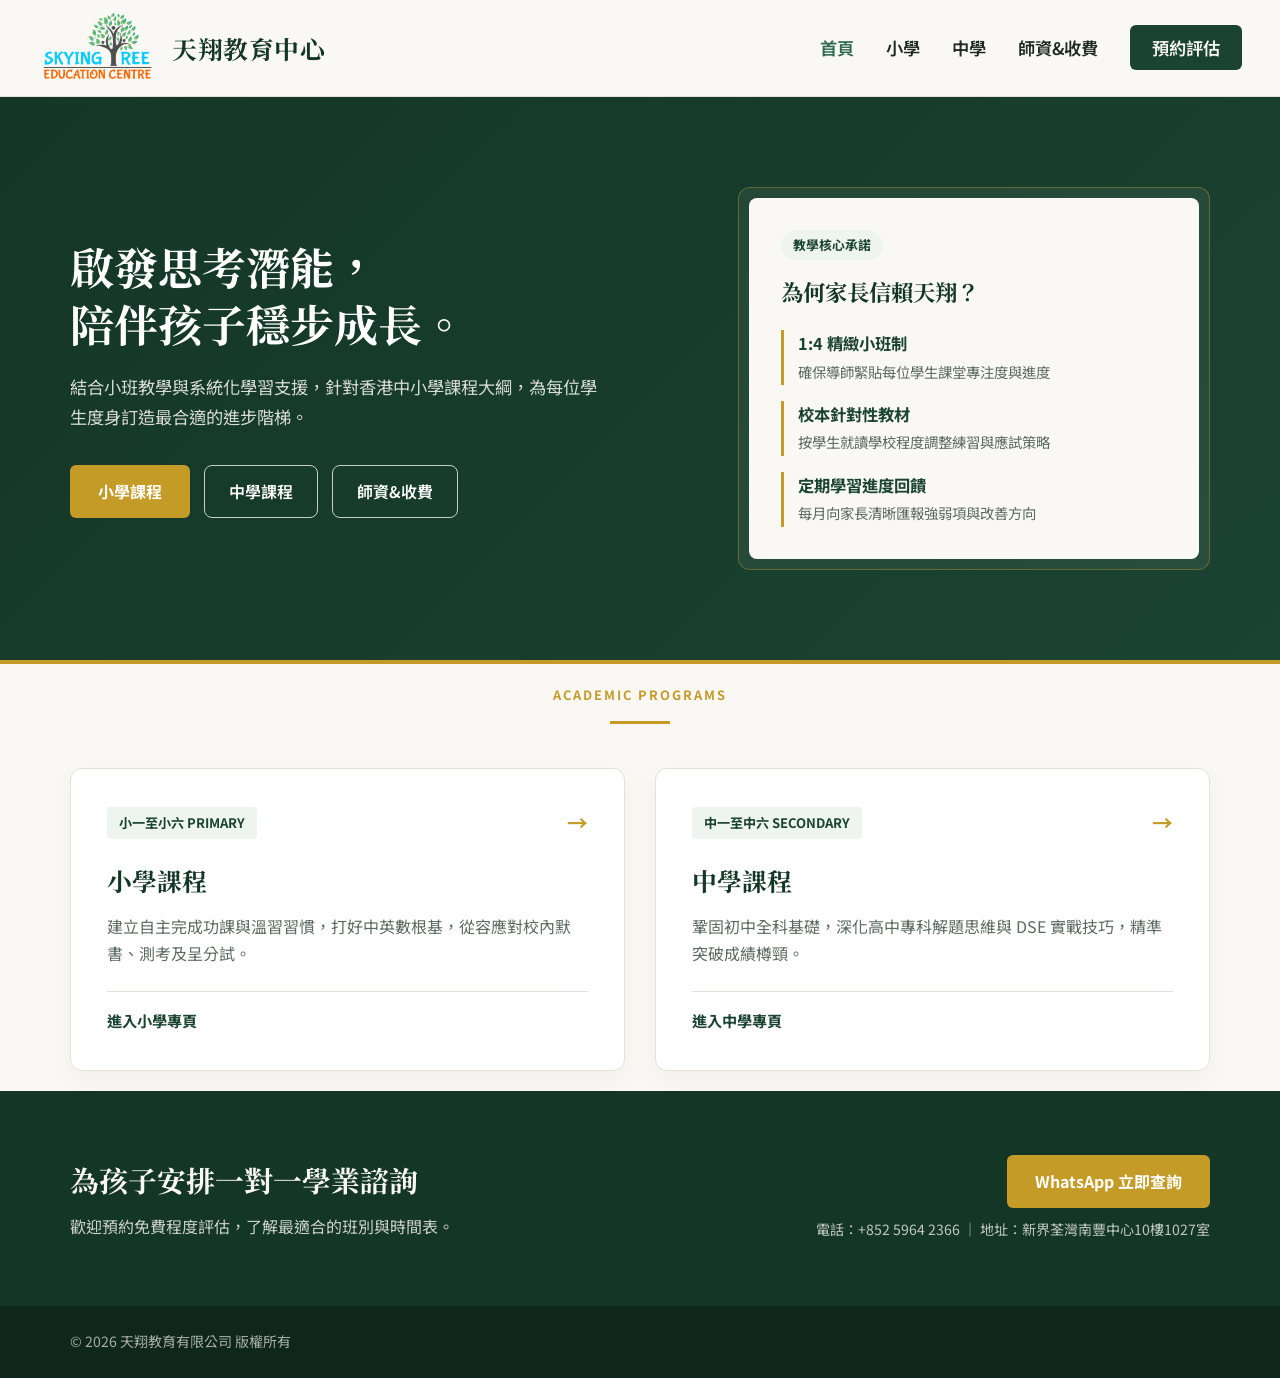
==== index.html @ 77690ee0 "Add files via upload" ====
<!DOCTYPE html>
<html lang="zh-Hant">
<head>
  <meta charset="UTF-8" />
  <meta name="viewport" content="width=device-width, initial-scale=1.0" />
  <title>天翔教育中心 | 專注成長與學業卓越</title>
  <link rel="preconnect" href="https://fonts.googleapis.com">
  <link rel="preconnect" href="https://fonts.gstatic.com" crossorigin>
  <link href="https://fonts.googleapis.com/css2?family=Noto+Sans+TC:wght@400;500;700&family=Noto+Serif+TC:wght@600;700&display=swap" rel="stylesheet">
  <link rel="stylesheet" href="style.css" />
  
 

  
</head>
<body>

 <header class="navbar">
  <div class="container nav-content">
    <a href="index.html" class="logo">
      <img src="logo.png" alt="天翔教育中心" class="logo-img" />
      <span class="logo-text">天翔教育中心</span>
    </a>
    <nav>
      <ul class="nav-links">
        <li><a href="index.html" class="active">首頁</a></li>
        <li><a href="primary.html">小學</a></li>
        <li><a href="secondary.html">中學</a></li>
        <li><a href="teachers.html">師資&amp;收費</a></li>
        <li><a href="#contact" class="btn-nav">預約評估</a></li>
      </ul>
    </nav>
  </div>
</header>

  <section class="hero">
    <div class="container hero-grid">
      <div class="hero-text">
        <h1>啟發思考潛能，<br>陪伴孩子穩步成長。</h1>
        <p class="hero-desc">
          結合小班教學與系統化學習支援，針對香港中小學課程大綱，為每位學生度身訂造最合適的進步階梯。
        </p>
        <div class="hero-actions">
          <a href="primary.html" class="btn-gold">小學課程</a>
          <a href="secondary.html" class="btn-outline-light">中學課程</a>
          <a href="teachers.html" class="btn-outline-light">師資&amp;收費</a>
        </div>
      </div>

      <div class="hero-card">
        <div class="hero-card-inner">
          <span class="card-badge">教學核心承諾</span>
          <h3>為何家長信賴天翔？</h3>
          <ul class="promise-list">
            <li>
              <strong>1:4 精緻小班制</strong>
              <span>確保導師緊貼每位學生課堂專注度與進度</span>
            </li>
            <li>
              <strong>校本針對性教材</strong>
              <span>按學生就讀學校程度調整練習與應試策略</span>
            </li>
            <li>
              <strong>定期學習進度回饋</strong>
              <span>每月向家長清晰匯報強弱項與改善方向</span>
            </li>
          </ul>
        </div>
      </div>
    </div>
  </section>

  <section class="section">
    <div class="container">
      <div class="section-header">
        <span class="section-sub">ACADEMIC PROGRAMS</span>
        <div class="divider"></div>
      </div>

      <div class="division-grid">
        <a href="primary.html" class="division-card">
          <div class="division-top">
            <span class="grade-pill">小一至小六 PRIMARY</span>
            <span class="arrow-icon">&rarr;</span>
          </div>
          <h3>小學課程</h3>
          <p>建立自主完成功課與溫習習慣，打好中英數根基，從容應對校內默書、測考及呈分試。</p>
          <span class="division-cta">進入小學專頁</span>
        </a>

        <a href="secondary.html" class="division-card">
          <div class="division-top">
            <span class="grade-pill">中一至中六 SECONDARY</span>
            <span class="arrow-icon">&rarr;</span>
          </div>
          <h3>中學課程</h3>
          <p>鞏固初中全科基礎，深化高中專科解題思維與 DSE 實戰技巧，精準突破成績樽頸。</p>
          <span class="division-cta">進入中學專頁</span>
        </a>
      </div>
    </div>
  </section>

  <section id="contact" class="cta-banner">
    <div class="container cta-content">
      <div>
        <h2>為孩子安排一對一學業諮詢</h2>
        <p>歡迎預約免費程度評估，了解最適合的班別與時間表。</p>
      </div>
      <div class="cta-right">
        <a href="https://wa.me/85259642366" target="_blank" class="btn-gold">WhatsApp 立即查詢</a>
        <span class="contact-detail">電話：+852 5964 2366 ｜ 地址：新界荃灣南豐中心10樓1027室</span>
      </div>
    </div>
  </section>

  <footer>
    <div class="container footer-content">
      <p>&copy; 2026 天翔教育有限公司 版權所有</p>
    </div>
  </footer>

</body>
</html>
---- style.css ----
:root {
  --forest-dark: #143627;     /* 深森林綠（背景主色） */
  --forest-main: #1b4332;     /* 森林綠（品牌主色） */
  --forest-light: #2d6a4f;    /* 柔和翠綠（輔助色） */
  --cream-bg: #faf8f5;        /* 暖米白（頁面底色） */
  --cream-card: #ffffff;      /* 純白卡片（突出層次） */
  --gold: #c59b27;            /* 學院金（重點按鈕與邊線） */
  --gold-hover: #b0881e;
  --text-main: #1f2923;       /* 深墨綠灰文字 */
  --text-muted: #5c6b62;      /* 柔和灰綠副文 */
  --border-soft: #e6e1d6;     /* 暖米色邊框 */
}

* {
  margin: 0;
  padding: 0;
  box-sizing: border-box;
}

body {
  font-family: 'Noto Sans TC', -apple-system, BlinkMacSystemFont, sans-serif;
  background-color: var(--cream-bg);
  color: var(--text-main);
  line-height: 1.7;
}

h1, h2, h3, .logo-text {
  font-family: 'Noto Serif TC', serif;
}

.container {
  width: 90%;
  max-width: 1140px;
  margin: 0 auto;
}

/* 導覽列 */
.navbar {
  background-color: rgba(250, 248, 245, 0.95);
  backdrop-filter: blur(8px);
  border-bottom: 1px solid var(--border-soft);
  position: sticky;
  top: 0;
  z-index: 100;
}

.nav-content {
  display: flex;
  justify-content: space-between;
  align-items: center;
  height: 76px;
}

.logo {
  display: flex;
  align-items: center;
  gap: 10px;
  text-decoration: none;
}

.logo-mark {
  background-color: var(--forest-main);
  color: var(--cream-bg);
  font-family: 'Noto Serif TC', serif;
  font-weight: 700;
  font-size: 0.95rem;
  padding: 6px 10px;
  border-radius: 4px;
  border: 1px solid var(--gold);
}

.logo-text {
  font-size: 1.35rem;
  font-weight: 700;
  color: var(--forest-dark);
  letter-spacing: 0.5px;
}

.nav-links {
  list-style: none;
  display: flex;
  align-items: center;
  gap: 28px;
}

.nav-links a {
  text-decoration: none;
  color: var(--text-main);
  font-weight: 500;
  font-size: 0.98rem;
  transition: color 0.2s;
}

.nav-links a:hover,
.nav-links a.active {
  color: var(--forest-light);
}

.btn-nav {
  background-color: var(--forest-main);
  color: var(--cream-bg) !important;
  padding: 9px 20px;
  border-radius: 6px;
  transition: background-color 0.2s !important;
}

.btn-nav:hover {
  background-color: var(--forest-dark);
}

/* 主視覺 Hero */
.hero {
  background: linear-gradient(135deg, var(--forest-dark) 0%, var(--forest-main) 100%);
  color: var(--cream-bg);
  padding: 90px 0;
  border-bottom: 4px solid var(--gold);
}

.hero-grid {
  display: grid;
  grid-template-columns: 1.25fr 0.95fr;
  gap: 48px;
  align-items: center;
}

.eyebrow {
  display: inline-block;
  color: var(--gold);
  font-size: 0.82rem;
  font-weight: 700;
  letter-spacing: 2px;
  margin-bottom: 14px;
}

.hero h1 {
  font-size: 2.75rem;
  line-height: 1.3;
  margin-bottom: 20px;
  color: #ffffff;
}

.hero-desc {
  font-size: 1.08rem;
  color: rgba(250, 248, 245, 0.85);
  margin-bottom: 34px;
  max-width: 540px;
}

.hero-actions {
  display: flex;
  gap: 16px;
  flex-wrap: wrap;
}

.btn-gold {
  display: inline-block;
  background-color: var(--gold);
  color: #ffffff;
  padding: 13px 28px;
  border-radius: 6px;
  text-decoration: none;
  font-weight: 700;
  transition: background-color 0.2s, transform 0.2s;
}

.btn-gold:hover {
  background-color: var(--gold-hover);
  transform: translateY(-2px);
}

.btn-outline-light {
  display: inline-block;
  border: 1px solid rgba(250, 248, 245, 0.45);
  color: var(--cream-bg);
  padding: 13px 28px;
  border-radius: 6px;
  text-decoration: none;
  font-weight: 500;
  transition: background-color 0.2s, transform 0.2s;
}

.btn-outline-light:hover {
  background-color: rgba(255, 255, 255, 0.1);
  transform: translateY(-2px);
}

/* 右側學院承諾卡片 */
.hero-card {
  background-color: rgba(255, 255, 255, 0.06);
  border: 1px solid rgba(197, 155, 39, 0.4);
  border-radius: 12px;
  padding: 10px;
}

.hero-card-inner {
  background-color: var(--cream-bg);
  color: var(--text-main);
  padding: 32px;
  border-radius: 8px;
}

.card-badge {
  display: inline-block;
  background-color: #eef4f0;
  color: var(--forest-main);
  font-size: 0.8rem;
  font-weight: 700;
  padding: 4px 12px;
  border-radius: 20px;
  margin-bottom: 12px;
}

.hero-card-inner h3 {
  font-size: 1.4rem;
  color: var(--forest-dark);
  margin-bottom: 20px;
}

.promise-list {
  list-style: none;
  display: flex;
  flex-direction: column;
  gap: 16px;
}

.promise-list li {
  border-left: 3px solid var(--gold);
  padding-left: 14px;
}

.promise-list strong {
  display: block;
  color: var(--forest-main);
  font-size: 1.02rem;
}

.promise-list span {
  font-size: 0.9rem;
  color: var(--text-muted);
}

/* 學部選擇區塊 */
.section {
  padding: 85px 0;
}

.section-header {
  text-align: center;
  margin-bottom: 48px;
}

.section-sub {
  display: block;
  font-size: 0.8rem;
  letter-spacing: 2px;
  color: var(--gold);
  font-weight: 700;
  margin-bottom: 6px;
}

.section-header h2 {
  font-size: 2.1rem;
  color: var(--forest-dark);
}

.divider {
  width: 60px;
  height: 3px;
  background-color: var(--gold);
  margin: 16px auto 0;
}

.division-grid {
  display: grid;
  grid-template-columns: repeat(auto-fit, minmax(320px, 1fr));
  gap: 30px;
}

.division-card {
  background-color: var(--cream-card);
  border: 1px solid var(--border-soft);
  border-radius: 12px;
  padding: 36px;
  text-decoration: none;
  color: inherit;
  box-shadow: 0 8px 24px rgba(20, 54, 39, 0.04);
  transition: transform 0.25s, box-shadow 0.25s, border-color 0.25s;
  display: flex;
  flex-direction: column;
}

.division-card:hover {
  transform: translateY(-5px);
  box-shadow: 0 14px 32px rgba(20, 54, 39, 0.1);
  border-color: var(--forest-light);
}

.division-top {
  display: flex;
  justify-content: space-between;
  align-items: center;
  margin-bottom: 18px;
}

.grade-pill {
  background-color: #eef4f0;
  color: var(--forest-main);
  font-size: 0.82rem;
  font-weight: 700;
  padding: 5px 12px;
  border-radius: 4px;
}

.arrow-icon {
  font-size: 1.3rem;
  color: var(--gold);
  font-weight: 700;
}

.division-card h3 {
  font-size: 1.55rem;
  color: var(--forest-dark);
  margin-bottom: 12px;
}

.division-card p {
  color: var(--text-muted);
  margin-bottom: 24px;
  flex-grow: 1;
}

.division-cta {
  color: var(--forest-main);
  font-weight: 700;
  font-size: 0.95rem;
  border-top: 1px solid var(--border-soft);
  padding-top: 16px;
}

/* 底部預約橫幅 */
.cta-banner {
  background-color: var(--forest-dark);
  color: var(--cream-bg);
  padding: 60px 0;
}

.cta-content {
  display: flex;
  justify-content: space-between;
  align-items: center;
  gap: 30px;
  flex-wrap: wrap;
}

.cta-content h2 {
  font-size: 1.8rem;
  margin-bottom: 8px;
}

.cta-content p {
  color: rgba(250, 248, 245, 0.8);
}

.cta-right {
  display: flex;
  flex-direction: column;
  align-items: flex-end;
  gap: 10px;
}

.contact-detail {
  font-size: 0.88rem;
  color: rgba(250, 248, 245, 0.75);
}

/* 頁尾 */
footer {
  background-color: #0e261b;
  color: rgba(250, 248, 245, 0.65);
  padding: 24px 0;
  font-size: 0.88rem;
}

.footer-content {
  display: flex;
  justify-content: space-between;
  flex-wrap: wrap;
  gap: 10px;
}

/* 手機版適配 */
@media (max-width: 860px) {
  .hero-grid {
    grid-template-columns: 1fr;
  }
  .hero h1 {
    font-size: 2.1rem;
  }
  .cta-right {
    align-items: flex-start;
  }
}

@media (max-width: 600px) {
  .nav-links {
    gap: 14px;
    font-size: 0.9rem;
  }
  .btn-nav {
    display: none;
  }
}

.logo {
  display: inline-flex;
  align-items: center;
  gap: 96px;
  text-decoration: none;
}

.logo-img {
  height: 96px;
  width: auto;
  display: block;
  object-fit: contain;
}
.navbar {
  height: auto !important;
  padding: 10px 0 !important;
}

.nav-content {
  height: auto !important;
  min-height: 10px;
}

.logo-img {
  height: 10px !important;
  max-height: 10px !important;
  max-width: 24px !important;
  width: auto !important;
  object-fit: contain !important;
  display: block;
}
/* 導覽列靠左對齊並放大選單字體 */
.navbar .container {
  width: 94% !important;
  max-width: 1360px !important;
  margin: 0 auto !important;
}

.nav-content {
  display: flex !important;
  justify-content: space-between !important;
  align-items: center !important;
  width: 100% !important;
}

.logo {
  display: inline-flex !important;
  align-items: center !important;
  gap: 12px !important;
  margin-right: auto !important;
  text-decoration: none !important;
}

.logo-img {
  height: 76px !important;
  max-height: 76px !important;
  max-width: none !important;
  width: auto !important;
  object-fit: contain !important;
  display: block !important;
}

.logo-text {
  font-size: 1.55rem !important;
  white-space: nowrap !important;
}

.nav-links {
  display: flex !important;
  align-items: center !important;
  gap: 32px !important;
  margin-left: auto !important;
}

.nav-links a {
  font-size: 1.08rem !important;
  font-weight: 600 !important;
}
.btn-nav {
  font-size: 1.05rem !important;
  padding: 10px 22px !important;
}
/* 內頁頂部橫幅（小學部 / 中學部共用） */
.page-banner {
  background: linear-gradient(135deg, var(--forest-dark) 0%, var(--forest-main) 100%);
  color: #ffffff;
  padding: 64px 0 56px;
  border-bottom: 3px solid var(--gold);
}

.page-banner h1 {
  font-size: 2.4rem;
  margin: 10px 0 14px;
  color: #ffffff;
}

.page-banner p {
  max-width: 680px;
  color: rgba(255, 255, 255, 0.88);
  font-size: 1.08rem;
}

/* 課程 2x2 卡片網格 */
.course-grid {
  display: grid;
  grid-template-columns: repeat(2, 1fr);
  gap: 28px;
}

.course-card {
  background: var(--cream-card);
  border: 1px solid var(--border-soft);
  border-top: 4px solid var(--forest-main);
  border-radius: 12px;
  padding: 30px;
  box-shadow: 0 8px 24px rgba(20, 54, 39, 0.05);
  transition: transform 0.2s ease, box-shadow 0.2s ease;
}

.course-card:hover {
  transform: translateY(-4px);
  box-shadow: 0 14px 30px rgba(20, 54, 39, 0.1);
}

.course-tag {
  display: inline-block;
  background: rgba(197, 155, 39, 0.14);
  color: #8f6b10;
  font-size: 0.82rem;
  font-weight: 700;
  padding: 4px 12px;
  border-radius: 20px;
  margin-bottom: 12px;
}

.course-card h3 {
  font-size: 1.35rem;
  color: var(--forest-dark);
  margin-bottom: 10px;
}

.course-card p {
  color: var(--text-muted);
  font-size: 0.96rem;
  margin-bottom: 16px;
}

.course-points {
  list-style: none;
  border-top: 1px solid var(--border-soft);
  padding-top: 14px;
}

.course-points li {
  position: relative;
  padding-left: 18px;
  font-size: 0.94rem;
  color: var(--text-main);
  margin-bottom: 8px;
}

.course-points li::before {
  content: "✓";
  position: absolute;
  left: 0;
  color: var(--gold);
  font-weight: 700;
}

/* 呈分試 / DSE 重點強調區塊 */
.section-alt {
  background-color: #f2efe7;
}

.highlight-box {
  background: var(--cream-card);
  border: 1px solid var(--border-soft);
  border-left: 6px solid var(--gold);
  border-radius: 12px;
  padding: 36px 40px;
  display: flex;
  justify-content: space-between;
  align-items: center;
  gap: 32px;
  flex-wrap: wrap;
}

.highlight-text {
  max-width: 600px;
}

.highlight-text h2 {
  color: var(--forest-dark);
  margin: 10px 0 12px;
  font-size: 1.7rem;
}

.highlight-text p {
  color: var(--text-muted);
}

.highlight-stats {
  display: flex;
  gap: 20px;
  flex-wrap: wrap;
}

.stat-item {
  background: var(--cream-bg);
  border: 1px solid var(--border-soft);
  border-radius: 10px;
  padding: 18px 22px;
  min-width: 180px;
}

.stat-item strong {
  display: block;
  color: var(--forest-main);
  font-size: 1.15rem;
  margin-bottom: 4px;
}

.stat-item span {
  font-size: 0.9rem;
  color: var(--text-muted);
}

@media (max-width: 768px) {
  .course-grid {
    grid-template-columns: 1fr;
  }
  .highlight-box {
    padding: 26px 22px;
  }
}
.hero-actions {
  display: flex !important;
  align-items: center !important;
  flex-wrap: wrap !important;
  gap: 14px !important;
}

.hero-actions a.btn-outline-light {
  display: inline-flex !important;
  align-items: center !important;
  justify-content: center !important;
  padding: 12px 24px !important;
  border: 1.5px solid rgba(255, 255, 255, 0.75) !important;
  border-radius: 8px !important;
  color: #ffffff !important;
  text-decoration: none !important;
  font-weight: 600 !important;
  background: transparent !important;
}/* 確保內頁內容區塊上下有充足留白，唔會貼死底部綠色 Bar */
.section {
  padding: 20px 0 !important;
}

.section-header {
  text-align: center;
  margin-bottom: 44px !important;
}

.cta-banner {
  padding: 64px 0 !important;
}
/* 收費模式表格樣式（獨立全闊區塊） */
#tuition {
  width: 100% !important;
  display: block !important;
  clear: both !important;
}

.fee-table-wrap {
  width: 100% !important;
  background: #ffffff !important;
  border: 1px solid var(--border-soft) !important;
  border-top: 4px solid var(--gold) !important;
  border-radius: 12px !important;
  overflow-x: auto !important;
  box-shadow: 0 10px 28px rgba(20, 54, 39, 0.06) !important;
}

.fee-table {
  width: 100% !important;
  border-collapse: collapse !important;
  min-width: 720px;
}

.fee-table thead {
  background-color: var(--forest-dark) !important;
  color: #ffffff !important;
}

.fee-table th {
  padding: 18px 24px !important;
  text-align: left !important;
  font-weight: 700 !important;
  font-size: 1.02rem !important;
  letter-spacing: 0.04em;
  color: #ffffff !important;
}

.fee-table td {
  padding: 18px 24px !important;
  text-align: left !important;
  border-bottom: 1px solid var(--border-soft) !important;
  font-size: 0.96rem !important;
  line-height: 1.6 !important;
  color: var(--text-main) !important;
  vertical-align: middle !important;
}

.fee-table tbody tr:nth-child(even) {
  background-color: #faf8f3 !important;
}

.fee-table tbody tr:hover {
  background-color: rgba(197, 155, 39, 0.08) !important;
}

.fee-table tbody tr:last-child td {
  border-bottom: none !important;
}

.fee-price {
  color: var(--forest-main) !important;
  font-weight: 700 !important;
}
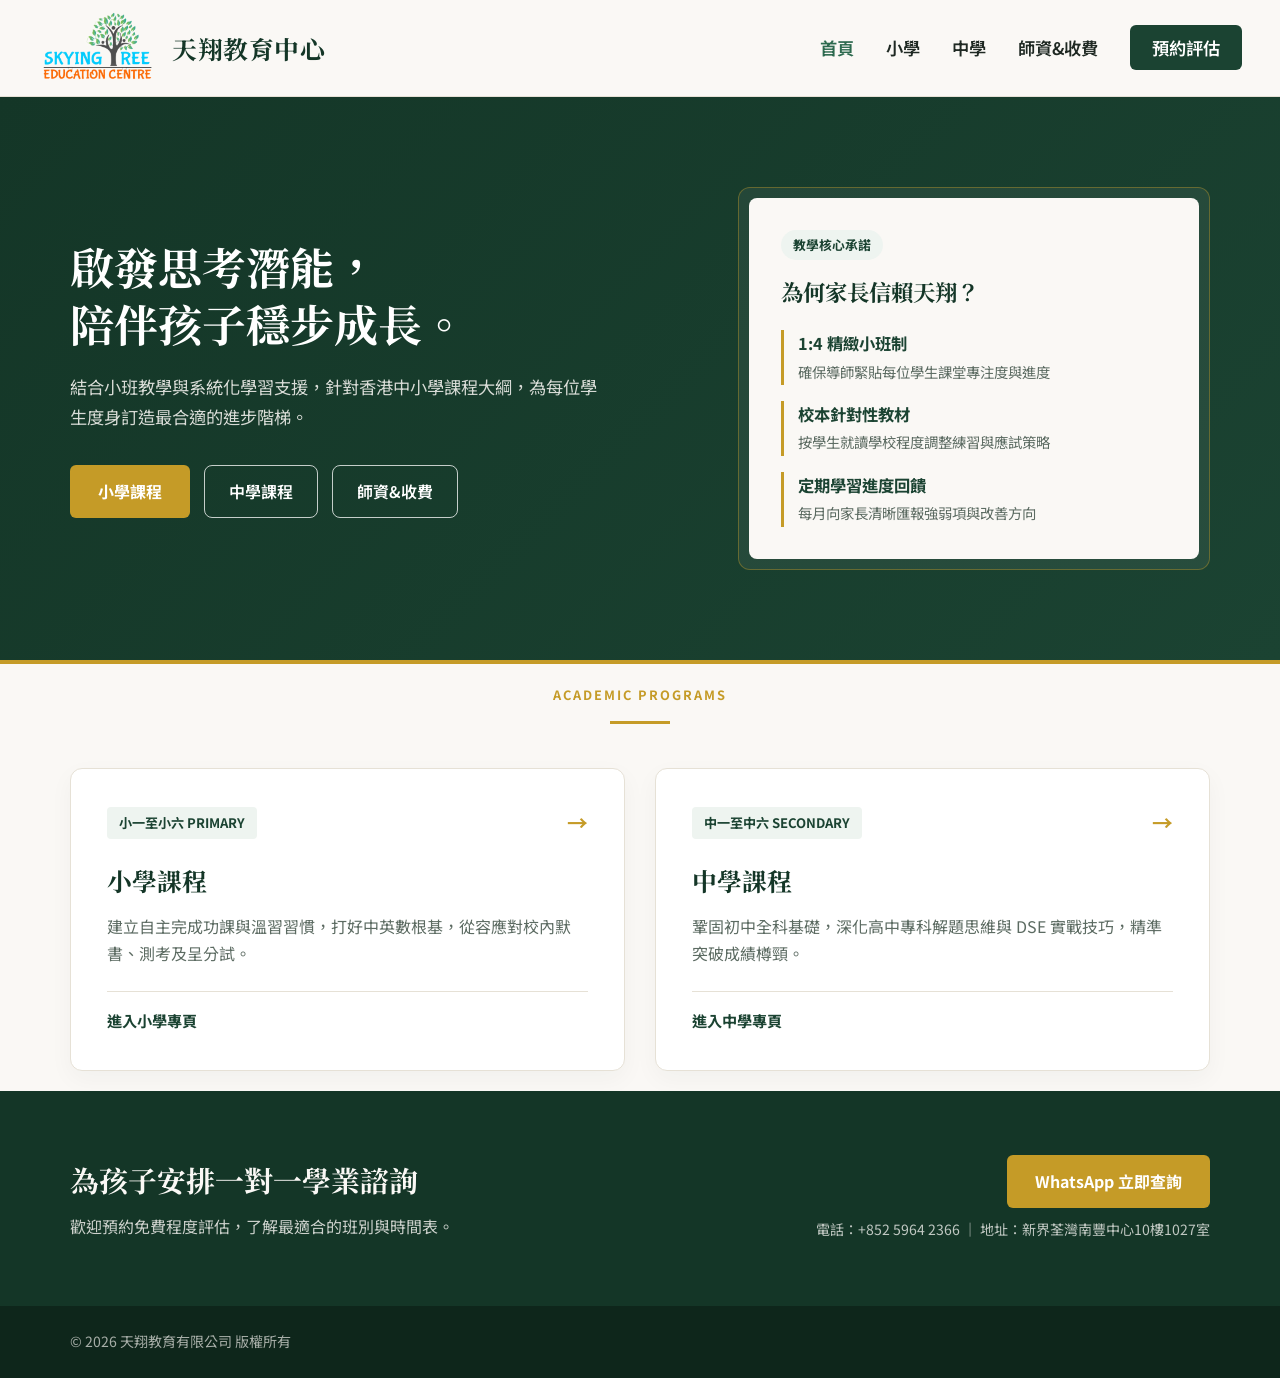
==== commit 66c61dd9: "Update index.html" ====
--- a/index.html
+++ b/index.html
@@ -27,7 +27,7 @@
         <li><a href="primary.html">小學</a></li>
         <li><a href="secondary.html">中學</a></li>
         <li><a href="teachers.html">師資&amp;收費</a></li>
-        <li><a href="#contact" class="btn-nav">預約評估</a></li>
+        <li><a href="https://wa.me/85259642366?text=%E4%BD%A0%E5%A5%BD%EF%BC%8C%E6%88%91%E6%83%B3%E9%A0%90%E7%B4%84%E5%85%8D%E8%B2%BB%E8%A9%95%E4%BC%B0%E5%8F%8A%E6%9F%A5%E8%A9%A2%E8%AA%B2%E7%A8%8B%E3%80%82" target="_blank" rel="noopener noreferrer" class="btn-nav">預約評估</a></li>
       </ul>
     </nav>
   </div>
@@ -108,7 +108,7 @@
         <p>歡迎預約免費程度評估，了解最適合的班別與時間表。</p>
       </div>
       <div class="cta-right">
-        <a href="https://wa.me/85259642366" target="_blank" class="btn-gold">WhatsApp 立即查詢</a>
+        <a href="https://wa.me/85259642366?text=%E4%BD%A0%E5%A5%BD%EF%BC%8C%E6%88%91%E6%83%B3%E9%A0%90%E7%B4%84%E5%85%8D%E8%B2%BB%E8%A9%95%E4%BC%B0%E5%8F%8A%E6%9F%A5%E8%A9%A2%E8%AA%B2%E7%A8%8B%E3%80%82" target="_blank" class="btn-gold">WhatsApp 立即查詢</a>
         <span class="contact-detail">電話：+852 5964 2366 ｜ 地址：新界荃灣南豐中心10樓1027室</span>
       </div>
     </div>
@@ -121,4 +121,4 @@
   </footer>
 
 </body>
-</html>+</html>
--- a/style.css
+++ b/style.css
@@ -740,3 +740,99 @@
   color: var(--forest-main) !important;
   font-weight: 700 !important;
 }
+.section,
+.course-grid,
+.course-card {
+  max-width: 100%;
+  min-width: 0;
+}
+/* 防止手機畫面左右出現多餘白邊 */
+html, body {
+  max-width: 100%;
+  overflow-x: hidden;
+}
+
+/* 手機版導覽列與版面適配 */
+@media (max-width: 768px) {
+  .navbar {
+    padding: 10px 0 12px !important;
+  }
+
+  .nav-content {
+    flex-direction: column !important;
+    align-items: center !important;
+    gap: 10px !important;
+  }
+
+  .logo {
+    margin-right: 0 !important;
+    justify-content: center !important;
+    gap: 10px !important;
+  }
+
+  .logo-img {
+    height: 46px !important;
+    max-height: 46px !important;
+  }
+
+  .logo-text {
+    font-size: 1.25rem !important;
+  }
+
+  .navbar nav {
+    width: 100% !important;
+  }
+
+  .nav-links {
+    margin-left: 0 !important;
+    justify-content: center !important;
+    flex-wrap: wrap !important;
+    gap: 14px 18px !important;
+    width: 100% !important;
+  }
+
+  .nav-links a {
+    font-size: 0.95rem !important;
+    white-space: nowrap !important;
+  }
+
+  .btn-nav {
+    display: inline-block !important;
+    padding: 6px 14px !important;
+    font-size: 0.9rem !important;
+  }
+
+  .page-banner {
+    padding: 44px 0 40px !important;
+  }
+
+  .page-banner h1 {
+    font-size: 1.85rem !important;
+  }
+}
+/* 確保所有 WhatsApp 按鈕文字永遠保持純白色、無底線 */
+a.btn-gold,
+a.btn-gold:link,
+a.btn-gold:visited,
+a.btn-gold:hover,
+a.btn-gold:active,
+a.btn-nav,
+a.btn-nav:link,
+a.btn-nav:visited,
+a.btn-nav:hover,
+a.btn-nav:active,
+a[href*="wa.me"] {
+  color: #ffffff !important;
+  text-decoration: none !important;
+}
+/* 覆蓋 iPhone Safari 自動偵測電話號碼的藍色超連結樣式 */
+.contact-detail a,
+.contact-detail a[href^="tel"],
+a[x-apple-data-detectors] {
+  color: inherit !important;
+  text-decoration: none !important;
+  font-size: inherit !important;
+  font-family: inherit !important;
+  font-weight: inherit !important;
+  line-height: inherit !important;
+}
